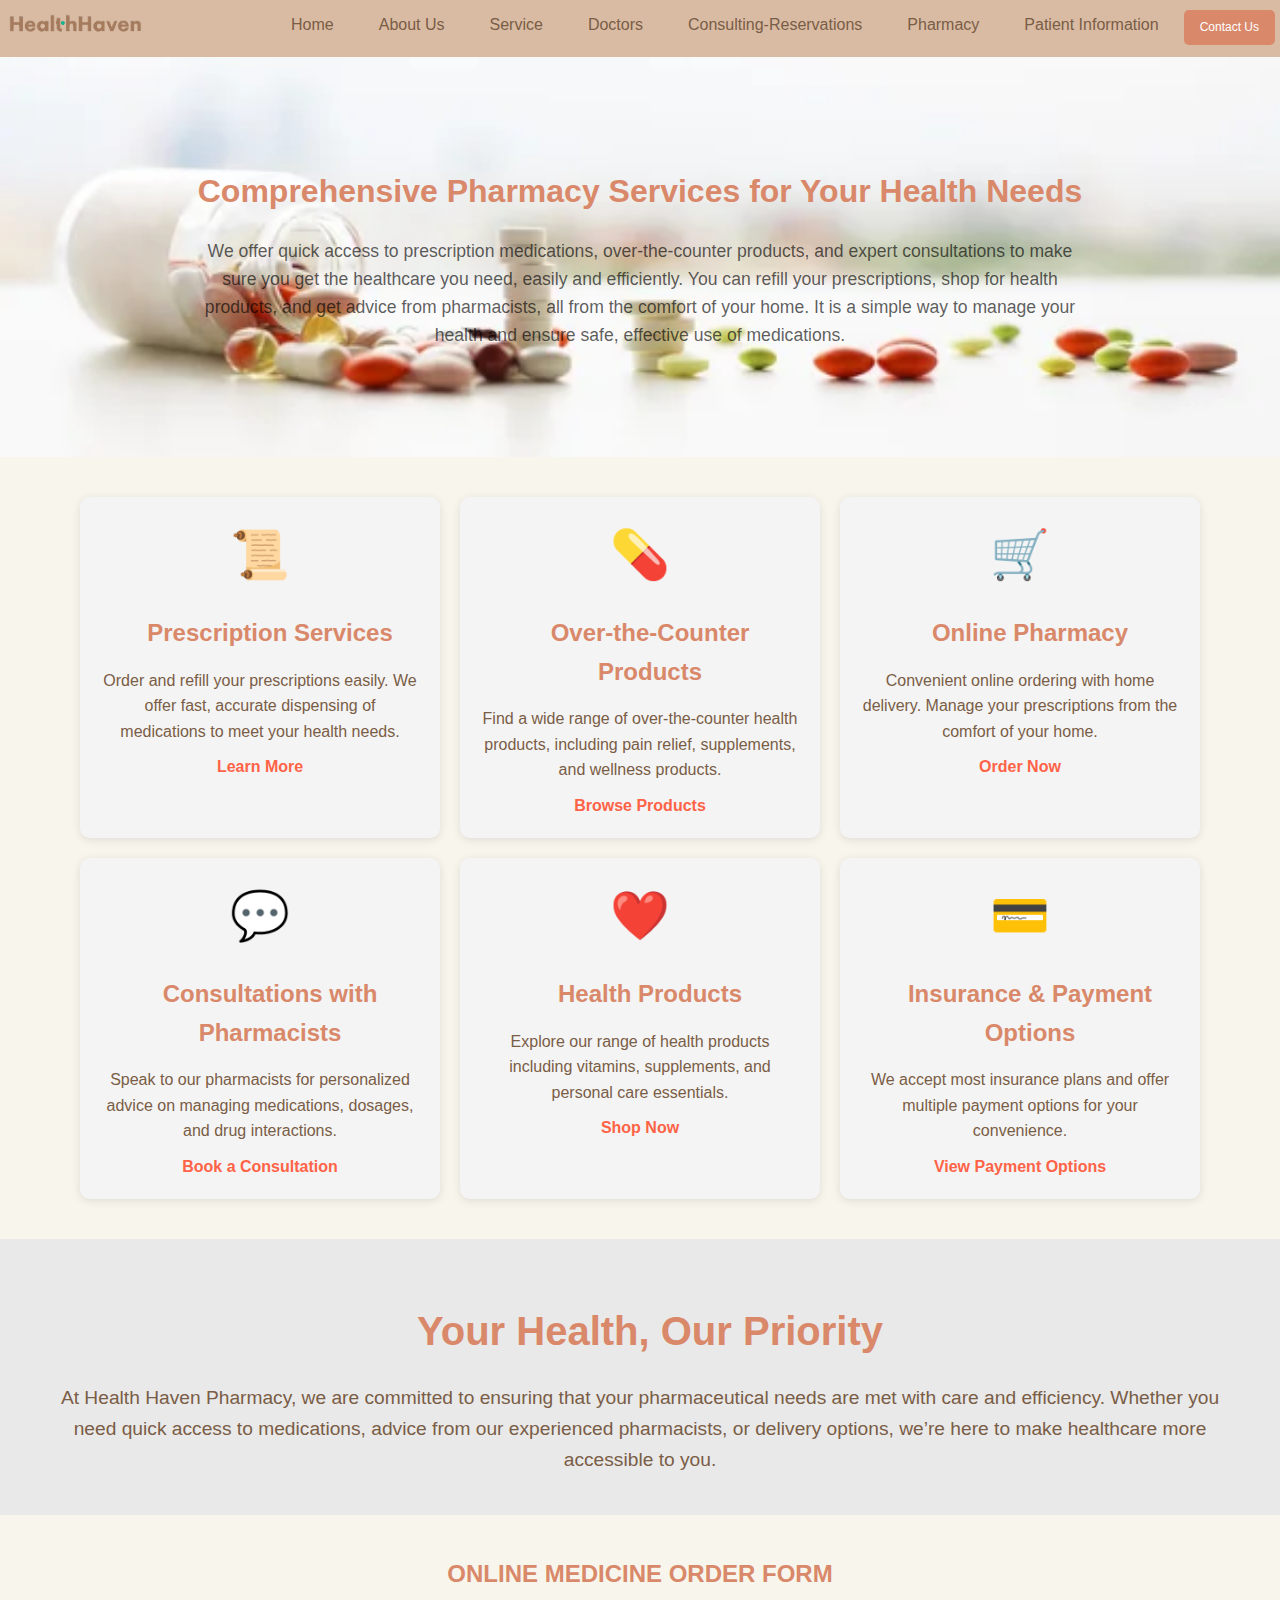
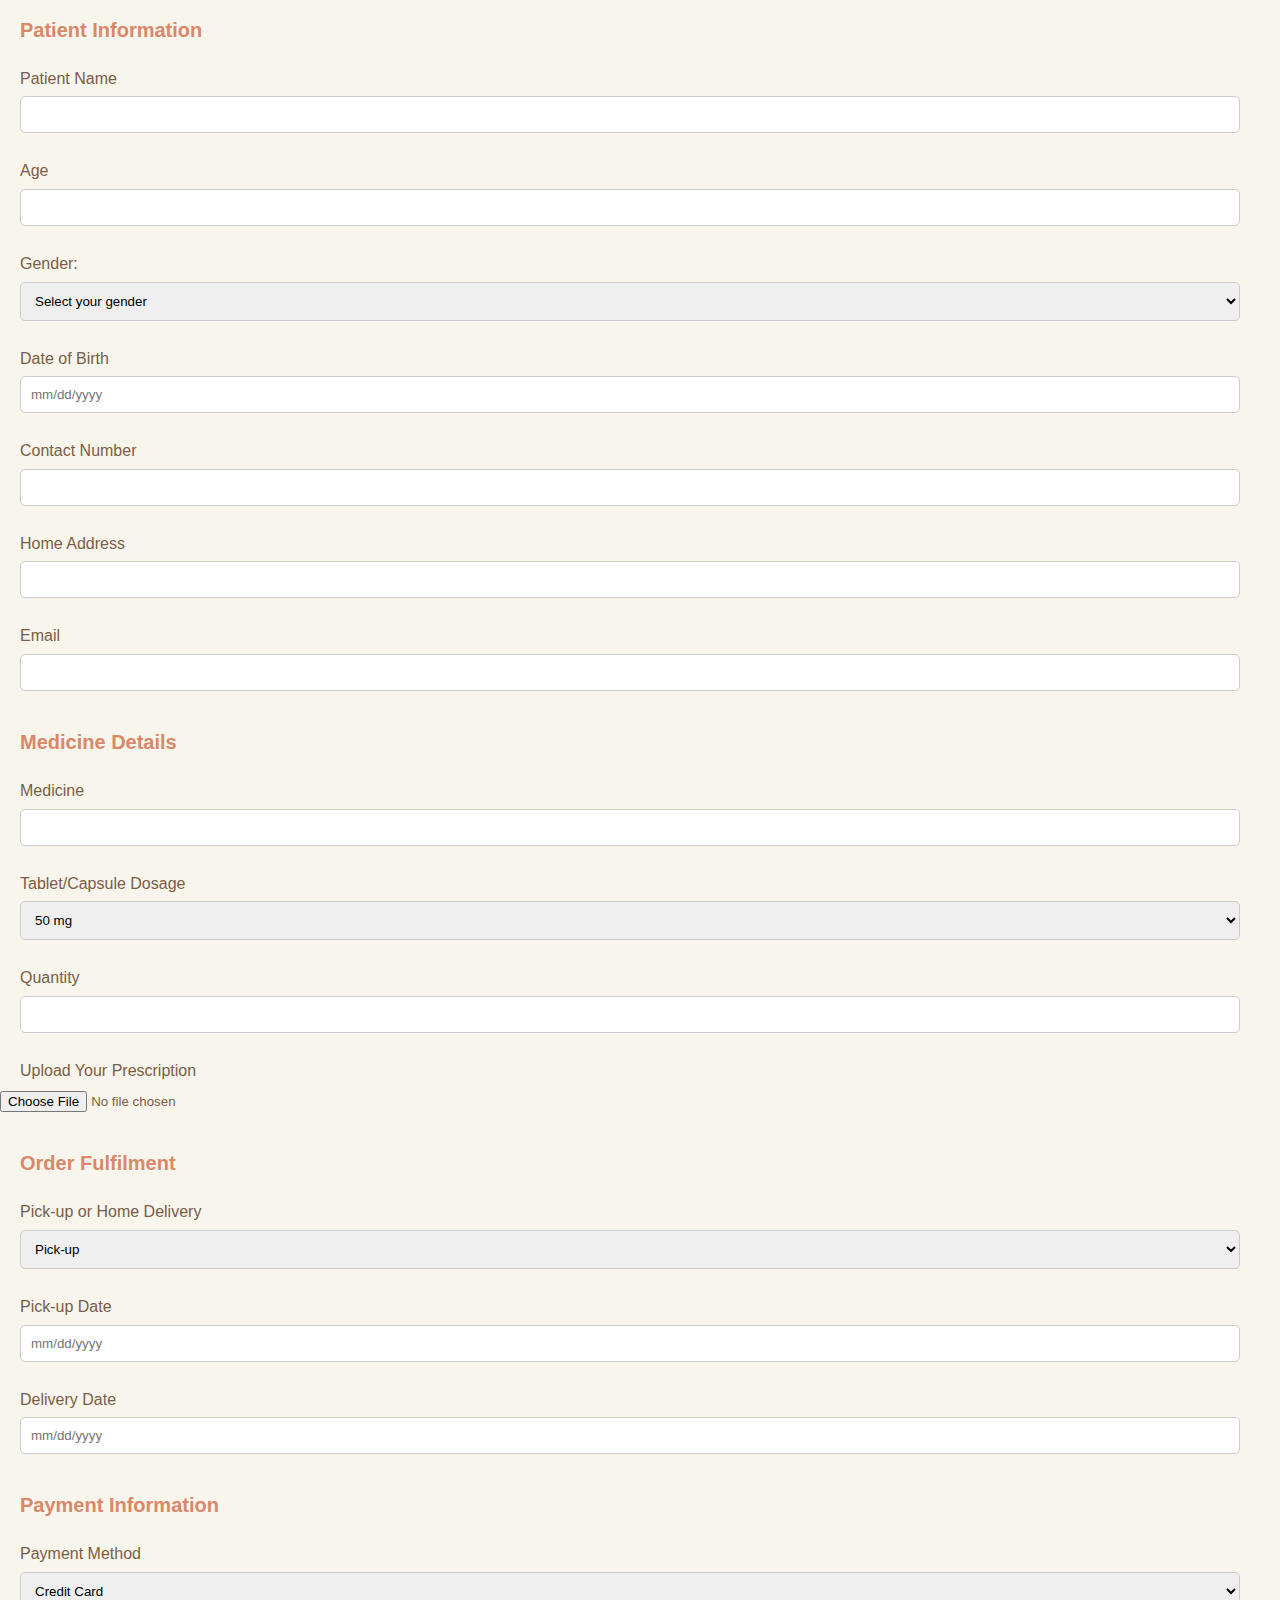
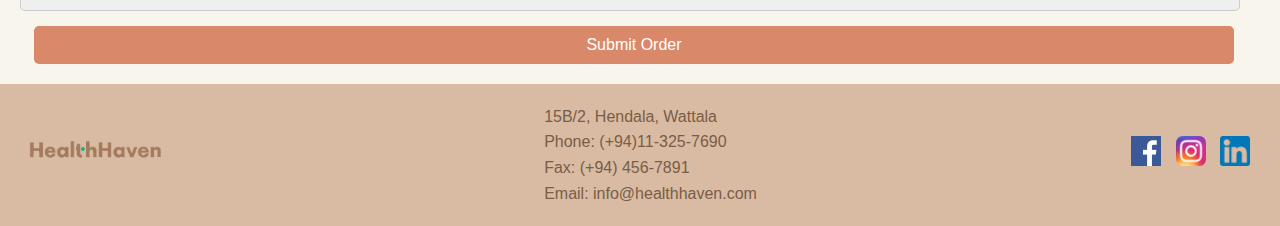
==== pharmacy.html @ 1b150b02 "Add files via upload" ====
<!DOCTYPE html>
<html lang="en">
<head>
    <meta charset="UTF-8">
    <meta name="viewport" content="width=device-width, initial-scale=1.0">
    <title>Patient Information</title>
    <link rel="stylesheet" href="style2.css">
    <link rel="apple-touch-icon" sizes="180x180" href="./Favicon/android-chrome-192x192.png">
    <link rel="icon" type="image/png" sizes="32x32" href="./Favicon/favicon-32x32.png">
    <link rel="icon" type="image/png" sizes="16x16" href="./Favicon/favicon-16x16.png">
    <link rel="manifest" href="/site.webmanifest">
    <meta name="msapplication-TileColor" content="#da532c">
    <meta name="theme-color" content="#ffffff">
</head>
<body>
    <!-- Navigation Bar -->
    <header>
        <div class="logo">
            <img src="./Pics/Logo/logo1.png" alt="Hospital Logo">
        </div>
        <nav>
            <ul>
                <li><a href="./index.html">Home</a></li>
                <li><a href="./aboutus.html">About Us</a></li>
                <li><a href="./service.html">Service</a></li>
                <li><a href="./doctors.html">Doctors</a></li>
                <li><a href="./consulting-reservations.html">Consulting-Reservations</a></li>
                <li><a href="./pharmacy.html">Pharmacy</a></li>
                <li><a href="./patients-information.html">Patient Information</a></li>
                <li><a href="./contact-us.html" class="btn">Contact Us</a></li>
            </ul>
            </ul>
        </nav>
    </header>
    <!-- Hero Section -->
    <section class="hero">
        <div class="hero-content">
            <h1>Comprehensive Pharmacy Services for Your Health Needs</h1>
            <p>We offer quick access to prescription medications, over-the-counter products, and expert consultations to make sure you get the healthcare you need, easily and efficiently. You can refill your prescriptions, shop for health products, and get advice from pharmacists, all from the comfort of your home. It is a simple way to manage your health and ensure safe, effective use of medications.</p>
        </div>
    </section>

    <!-- Service Boxes Section -->
    <section class="services">
        <div class="service-box">
            <div class="icon">📜</div>
            <h2>Prescription Services</h2>
            <p>Order and refill your prescriptions easily. We offer fast, accurate dispensing of medications to meet your health needs.</p>
            <a href="#">Learn More</a>
        </div>
        <div class="service-box">
            <div class="icon">💊</div>
            <h2>Over-the-Counter Products</h2>
            <p>Find a wide range of over-the-counter health products, including pain relief, supplements, and wellness products.</p>
            <a href="#">Browse Products</a>
        </div>
        <div class="service-box">
            <div class="icon">🛒</div>
            <h2>Online Pharmacy</h2>
            <p>Convenient online ordering with home delivery. Manage your prescriptions from the comfort of your home.</p>
            <a href="#">Order Now</a>
        </div>
        <div class="service-box">
            <div class="icon">💬</div>
            <h2>Consultations with Pharmacists</h2>
            <p>Speak to our pharmacists for personalized advice on managing medications, dosages, and drug interactions.</p>
            <a href="#">Book a Consultation</a>
        </div>
        <div class="service-box">
            <div class="icon">❤️</div>
            <h2>Health Products</h2>
            <p>Explore our range of health products including vitamins, supplements, and personal care essentials.</p>
            <a href="#">Shop Now</a>
        </div>
        <div class="service-box">
            <div class="icon">💳</div>
            <h2>Insurance & Payment Options</h2>
            <p>We accept most insurance plans and offer multiple payment options for your convenience.</p>
            <a href="#">View Payment Options</a>
        </div>
    </section>

    <!-- Informational Section -->
    <section class="info-section">
        <h2>Your Health, Our Priority</h2>
        <p>At Health Haven Pharmacy, we are committed to ensuring that your pharmaceutical needs are met with care and efficiency. Whether you need quick access to medications, advice from our experienced pharmacists, or delivery options, we’re here to make healthcare more accessible to you.</p>
    </section>

    <section class="orders">
        <div class="orders-form"></div>
            <h1>ONLINE MEDICINE ORDER FORM</h1>
            <form>
                <h2>Patient Information</h2>
                <label for="patient-name">Patient Name</label>
                <input type="text" id="patient-name" required>

                <label for="age">Age</label>
                <input type="number" id="age" name="age" min="1" max="120" required>

                <label for="gender">Gender:</label>
                <select id="gender" name="gender" required>
                    <option value="">Select your gender</option>
                    <option value="male">Male</option>
                    <option value="female">Female</option>
                    <option value="other">Other</option>
                </select>

                <label for="dob">Date of Birth</label>
                <input type="text" id="dob" placeholder="mm/dd/yyyy" required>

                <label for="contact-number">Contact Number</label>
                <input type="tel" id="contact-number" required>

                <label for="home-address">Home Address</label>
                <input type="text" id="home-address" required>

                <label for="email">Email</label>
                <input type="email" id="email" required>

                <h2>Medicine Details</h2>
                <label for="medicine">Medicine</label>
                <input type="text" id="medicine" required>

                <label for="tablet-capsule">Tablet/Capsule Dosage</label>
                <select id="tablet-capsule" required>
                    <option value="50 mg">50 mg</option>
                    <option value="100 mg">100 mg</option>
                    <option value="200 mg">200 mg</option>
                </select>

                <label for="quantity">Quantity</label>
                <input type="number" id="quantity" required>

                <label for="upload-file">Upload Your Prescription</label>
                <input type="file" id="upload-file">

                <h2>Order Fulfilment</h2>
                <label>Pick-up or Home Delivery</label>
                <select id="fulfilment" required>
                    <option value="pickup">Pick-up</option>
                    <option value="delivery">Home Delivery</option>
                </select>

                <label for="pickup-date">Pick-up Date</label>
                <input type="text" id="pickup-date" placeholder="mm/dd/yyyy">

                <label for="delivery-date">Delivery Date</label>
                <input type="text" id="delivery-date" placeholder="mm/dd/yyyy">

                <h2>Payment Information</h2>
                <label for="payment-method">Payment Method</label>
                <select id="payment-method" required>
                    <option value="credit-card">Credit Card</option>
                    <option value="debit-card">Debit Card</option>
                    <option value="paypal">PayPal</option>
                    <option value="cash-on-delivery">Cash on Delivery</option>
                </select>

                <div id="card-details" style="display: none;">
                    <label for="card-number">Card Number</label>
                    <input type="text" id="card-number" placeholder="XXXX-XXXX-XXXX-XXXX">

                    <label for="expiry-date">Expiry Date</label>
                    <input type="text" id="expiry-date" placeholder="mm/yy">

                    <label for="cvv">CVV</label>
                    <input type="text" id="cvv" placeholder="XXX">
                </div>

                <button type="submit">Submit Order</button>
            </form>
        </div>
    </section>

<!-- Footer -->
<footer>
    <div class="footer-logo">
        <img src="./Pics/Logo/logo1.png" alt="Hospital Logo">
    </div>
    <div class="footer-contact">
        <p>15B/2, Hendala, Wattala</p>
        <p>Phone: (+94)11-325-7690</p>
        <p>Fax: (+94) 456-7891</p>
        <p>Email: info@healthhaven.com</p>
    </div>
    <div class="footer-social">
        <a href="https://www.facebook.com/login/"><img src="./Pics/Icons/facebook.png" alt="Facebook"></a>
        <a href="https://www.instagram.com/accounts/login/?hl=en"><img src="./Pics/Icons/Instagram.png" alt="Instagram"></a>
        <a href="https://www.linkedin.com/login"><img src="./Pics/Icons/linkedin.png" alt="LinkedIn"></a>
    </div>
</footer>
</body>
</html>
---- style2.css ----
/* General styles */
* {
    margin: 0;
    padding: 0;
    box-sizing: border-box;
}

body {
    font-family: Arial, sans-serif;
    line-height: 1.6;
    color: #7a5d46;
    background-color: #f5f2e6c5;
}

/* Uniform header sizes */
h1, h2, h3, h4, h5, h6 {
    font-size: 24px;
    color: #D9886A;
    margin-bottom: 20px;
}

h1 {
    font-size: 28px;
}

h2 {
    font-size: 26px;
}

h3 {
    font-size: 24px;
}

/* Header styles */
header {
    background-color: #D9BBA3;
    color: #413226;
    padding: 5px 0;
    display: flex;
    justify-content: space-between;
    align-items: center;
}

header .logo img {
    width: 150px;
}

nav ul {
    display: flex;
    list-style: none;
}

nav ul li {
    margin-right: 5px;
}

nav ul li a {
    color: #7a5d46;
    text-decoration: none;
    padding: 10px 20px;
}

nav ul li a:hover {
    background-color: #b4896ba8;
    border-radius: 5px;
}
.btn {
    background-color: #D9886A;
    color: white;
    padding: 8px 16px;
    text-align: center;
    text-decoration: none;
    display: inline-block;
    font-size: 12px;
    margin-top: -2px;
    border-radius: 5px; /* Rounded corners */
    transition: background-color 0.3s ease; /* Smooth transition for hover effect */
}

.btn:hover {
    background-color: #e0b79a; 
}


.hero {
    background: url('./Pics/pharmacy.jpg') no-repeat center center;
    background-size: cover;
    height: 400px;
    display: flex;
    align-items: center;
    justify-content: center;
    color: #000000a4;
}

.hero-content {
    text-align: center;
}

.hero h1 {
    font-size: 2em;
}

.hero p {
    font-size: 1.1em;
    max-width: 900px;
    line-height: 1.6;
}


.services {
    display: flex;
    flex-wrap: wrap;
    gap: 20px;
    padding: 40px;
    justify-content: center;
}

.service-box {
    background-color: #f4f4f4;
    padding: 20px;
    text-align: center;
    border-radius: 10px;
    width: 30%;
    box-shadow: 0 2px 10px rgba(0, 0, 0, 0.1);
}

.service-box .icon {
    font-size: 3em;
    margin-bottom: 20px;
}

.service-box h2 {
    margin-bottom: 15px;
    font-size: 1.5em;
}

.service-box p {
    font-size: 1em;
    margin-bottom: 10px;
}

.service-box a {
    text-decoration: none;
    color: #FF6347;
    font-weight: bold;
}


.info-section {
    padding: 40px;
    background-color: #e9e9e9;
    text-align: center;
}

.info-section h2 {
    font-size: 2.5em;
    margin-bottom: 20px;
}

.info-section p {
    font-size: 1.2em;
}

.orders-form {
    color: white;
    padding: 20px;
    border-radius: 5px;
    max-width: 600px;
    margin: auto;
    justify-content: space-between;
    
}

h1 {
    text-align: center;
    font-size: 24px;
    margin-bottom: 20px;
}

h2 {
    font-size: 20px;
    margin-top: 20px;
    margin-left: 20px;
}

label {
    display: block;
    margin: 10px 0 5px;
    margin-left: 20px;

}

input[type="text"],
input[type="tel"],
input[type="email"],
input[type="number"],
select {
    width: 1220px;
    padding: 10px;
    border: 1px solid #ccc;
    border-radius: 5px;
    margin-bottom: 15px;
    margin-left: 20px;

}

input[type="file"] {
    margin-bottom: 15px;
}

button {
    background-color: #D9886A;
    color: white;
    padding: 10px;
    border: none;
    border-radius: 5px;
    cursor: pointer;
    width: 1200px;
    font-size: 16px;
    margin-left: 34px;
    margin-bottom: 20px;
}

button:hover {
    background-color: #e0b79a;
}

footer {
    background-color: #D9BBA3;
    color: #7a5d46;
    padding: 20px;
    display: flex;
    justify-content: space-between;
    align-items: center;
    flex-wrap: wrap;
}

.footer-logo img {
    width: 150px;
}

.footer-content {
    max-width: 300px;
}

.footer-content p {
    margin-bottom: 10px;
}

.footer-social a img {
    width: 30px;
    margin-right: 10px;
}
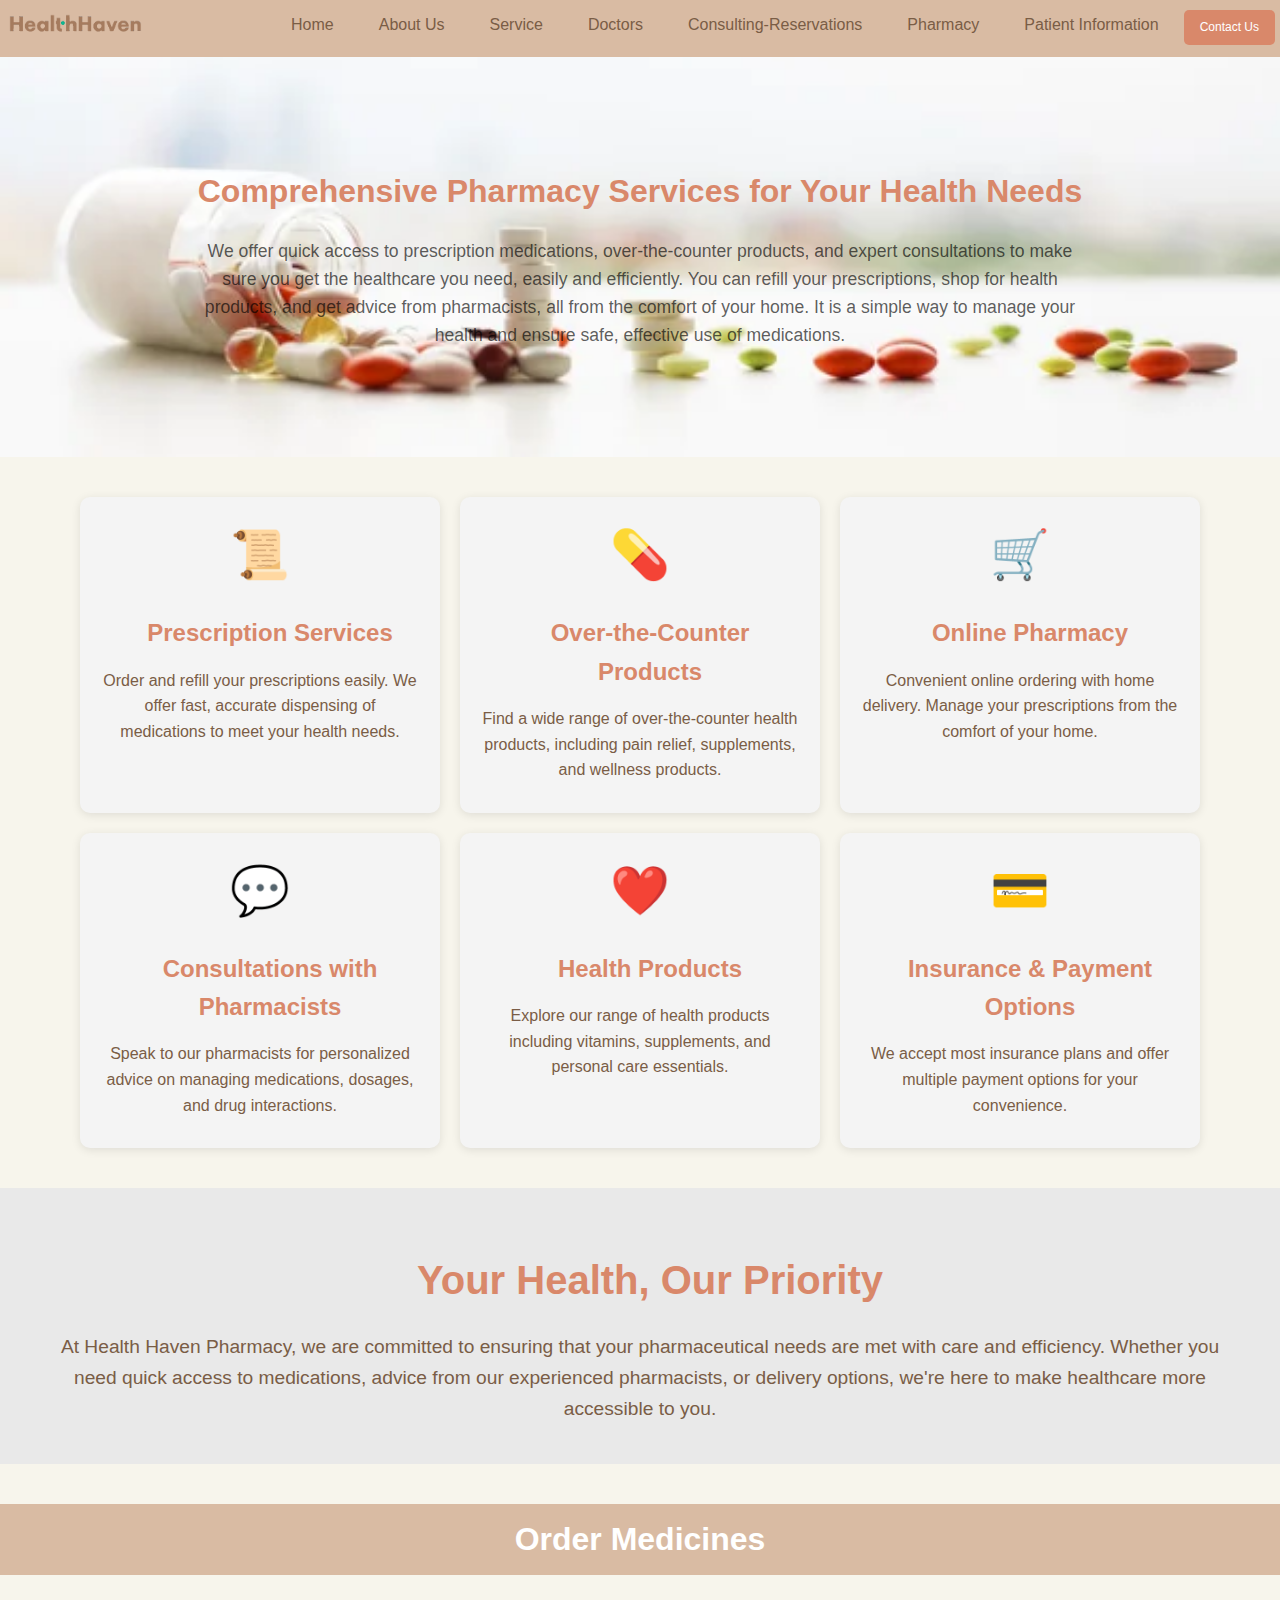
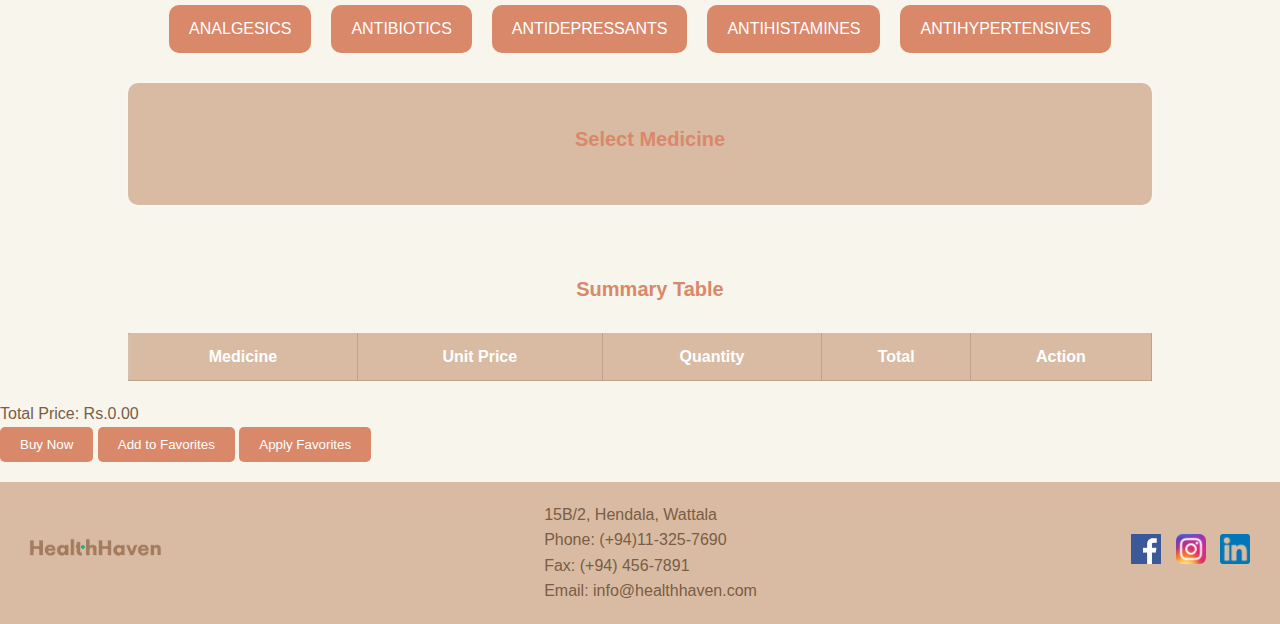
==== commit fd018cd8: "Add files via upload" ====
--- a/pharmacy.html
+++ b/pharmacy.html
@@ -29,7 +29,6 @@
                 <li><a href="./patients-information.html">Patient Information</a></li>
                 <li><a href="./contact-us.html" class="btn">Contact Us</a></li>
             </ul>
-            </ul>
         </nav>
     </header>
     <!-- Hero Section -->
@@ -46,130 +45,79 @@
             <div class="icon">📜</div>
             <h2>Prescription Services</h2>
             <p>Order and refill your prescriptions easily. We offer fast, accurate dispensing of medications to meet your health needs.</p>
-            <a href="#">Learn More</a>
         </div>
         <div class="service-box">
             <div class="icon">💊</div>
             <h2>Over-the-Counter Products</h2>
             <p>Find a wide range of over-the-counter health products, including pain relief, supplements, and wellness products.</p>
-            <a href="#">Browse Products</a>
         </div>
         <div class="service-box">
             <div class="icon">🛒</div>
             <h2>Online Pharmacy</h2>
             <p>Convenient online ordering with home delivery. Manage your prescriptions from the comfort of your home.</p>
-            <a href="#">Order Now</a>
         </div>
         <div class="service-box">
             <div class="icon">💬</div>
             <h2>Consultations with Pharmacists</h2>
             <p>Speak to our pharmacists for personalized advice on managing medications, dosages, and drug interactions.</p>
-            <a href="#">Book a Consultation</a>
         </div>
         <div class="service-box">
             <div class="icon">❤️</div>
             <h2>Health Products</h2>
             <p>Explore our range of health products including vitamins, supplements, and personal care essentials.</p>
-            <a href="#">Shop Now</a>
         </div>
         <div class="service-box">
             <div class="icon">💳</div>
             <h2>Insurance & Payment Options</h2>
             <p>We accept most insurance plans and offer multiple payment options for your convenience.</p>
-            <a href="#">View Payment Options</a>
         </div>
     </section>
 
     <!-- Informational Section -->
     <section class="info-section">
         <h2>Your Health, Our Priority</h2>
-        <p>At Health Haven Pharmacy, we are committed to ensuring that your pharmaceutical needs are met with care and efficiency. Whether you need quick access to medications, advice from our experienced pharmacists, or delivery options, we’re here to make healthcare more accessible to you.</p>
+        <p>At Health Haven Pharmacy, we are committed to ensuring that your pharmaceutical needs are met with care and efficiency. Whether you need quick access to medications, advice from our experienced pharmacists, or delivery options, we're here to make healthcare more accessible to you.</p>
     </section>
 
-    <section class="orders">
-        <div class="orders-form"></div>
-            <h1>ONLINE MEDICINE ORDER FORM</h1>
-            <form>
-                <h2>Patient Information</h2>
-                <label for="patient-name">Patient Name</label>
-                <input type="text" id="patient-name" required>
+    <section class="form">
+        <h1>Order Medicines</h1>
+    
+        <!-- Medicine Categories -->
+        <div class="categories">
+            <button class="category" onclick="showMedicines('analgesics')">ANALGESICS</button>
+            <button class="category" onclick="showMedicines('antibiotics')">ANTIBIOTICS</button>
+            <button class="category" onclick="showMedicines('antidepressants')">ANTIDEPRESSANTS</button>
+            <button class="category" onclick="showMedicines('antihistamines')">ANTIHISTAMINES</button>
+            <button class="category" onclick="showMedicines('antihypertensives')">ANTIHYPERTENSIVES</button>
+        </div>
 
-                <label for="age">Age</label>
-                <input type="number" id="age" name="age" min="1" max="120" required>
+        <!-- Medicine List and Quantity Selection -->
+        <div id="medicine-list" class="medicine-table">
+            <h2>Select Medicine</h2>
+            <div id="medicines"></div>
+        </div>
 
-                <label for="gender">Gender:</label>
-                <select id="gender" name="gender" required>
-                    <option value="">Select your gender</option>
-                    <option value="male">Male</option>
-                    <option value="female">Female</option>
-                    <option value="other">Other</option>
-                </select>
-
-                <label for="dob">Date of Birth</label>
-                <input type="text" id="dob" placeholder="mm/dd/yyyy" required>
-
-                <label for="contact-number">Contact Number</label>
-                <input type="tel" id="contact-number" required>
-
-                <label for="home-address">Home Address</label>
-                <input type="text" id="home-address" required>
-
-                <label for="email">Email</label>
-                <input type="email" id="email" required>
-
-                <h2>Medicine Details</h2>
-                <label for="medicine">Medicine</label>
-                <input type="text" id="medicine" required>
-
-                <label for="tablet-capsule">Tablet/Capsule Dosage</label>
-                <select id="tablet-capsule" required>
-                    <option value="50 mg">50 mg</option>
-                    <option value="100 mg">100 mg</option>
-                    <option value="200 mg">200 mg</option>
-                </select>
-
-                <label for="quantity">Quantity</label>
-                <input type="number" id="quantity" required>
-
-                <label for="upload-file">Upload Your Prescription</label>
-                <input type="file" id="upload-file">
-
-                <h2>Order Fulfilment</h2>
-                <label>Pick-up or Home Delivery</label>
-                <select id="fulfilment" required>
-                    <option value="pickup">Pick-up</option>
-                    <option value="delivery">Home Delivery</option>
-                </select>
-
-                <label for="pickup-date">Pick-up Date</label>
-                <input type="text" id="pickup-date" placeholder="mm/dd/yyyy">
-
-                <label for="delivery-date">Delivery Date</label>
-                <input type="text" id="delivery-date" placeholder="mm/dd/yyyy">
-
-                <h2>Payment Information</h2>
-                <label for="payment-method">Payment Method</label>
-                <select id="payment-method" required>
-                    <option value="credit-card">Credit Card</option>
-                    <option value="debit-card">Debit Card</option>
-                    <option value="paypal">PayPal</option>
-                    <option value="cash-on-delivery">Cash on Delivery</option>
-                </select>
-
-                <div id="card-details" style="display: none;">
-                    <label for="card-number">Card Number</label>
-                    <input type="text" id="card-number" placeholder="XXXX-XXXX-XXXX-XXXX">
-
-                    <label for="expiry-date">Expiry Date</label>
-                    <input type="text" id="expiry-date" placeholder="mm/yy">
-
-                    <label for="cvv">CVV</label>
-                    <input type="text" id="cvv" placeholder="XXX">
-                </div>
-
-                <button type="submit">Submit Order</button>
-            </form>
+        <!-- Summary Table -->
+        <div class="summary">
+            <h2>Summary Table</h2>
+            <table id="summary-table">
+                <thead>
+                    <tr>
+                        <th>Medicine</th>
+                        <th>Unit Price</th>
+                        <th>Quantity</th>
+                        <th>Total</th>
+                        <th>Action</th>
+                    </tr>
+                </thead>
+                <tbody id="table-body">
+                </tbody>
+            </table>
         </div>
+        <p>Total Price: Rs.<span id="total-price">0.00</span></p>
+        <button type="button" id="buyNowButton">Buy Now</button>
+        <button type="button" id="saveFavoritesButton">Add to Favorites</button>
+        <button type="button" id="loadFavoritesButton">Apply Favorites</button>
     </section>
 
 <!-- Footer -->
@@ -189,5 +137,6 @@
         <a href="https://www.linkedin.com/login"><img src="./Pics/Icons/linkedin.png" alt="LinkedIn"></a>
     </div>
 </footer>
+<script src="./pharmacy.js"></script>
 </body>
 </html>
--- a/style2.css
+++ b/style2.css
@@ -40,6 +40,7 @@
     justify-content: space-between;
     align-items: center;
 }
+
 
 header .logo img {
     width: 150px;
@@ -161,15 +162,6 @@
     font-size: 1.2em;
 }
 
-.orders-form {
-    color: white;
-    padding: 20px;
-    border-radius: 5px;
-    max-width: 600px;
-    margin: auto;
-    justify-content: space-between;
-    
-}
 
 h1 {
     text-align: center;
@@ -190,40 +182,155 @@
 
 }
 
-input[type="text"],
-input[type="tel"],
-input[type="email"],
-input[type="number"],
-select {
-    width: 1220px;
+form {
+    display: grid;
+    grid-template-columns: 1fr 1fr;
+    gap: 5px;
+    margin-bottom: 20px;
+}
+
+.form h1 {
+    color: white;
+    background-color: #D9BBA3;
+    text-align: center;
+    padding: 10px;
+    margin-top: 40px;
+    font-size: 2rem;
+}
+
+form label {
+    grid-column: 1 / -1;
+    font-weight: bold;
+    margin-bottom: 5px;
+}
+
+form input, form select, form button {
     padding: 10px;
     border: 1px solid #ccc;
-    border-radius: 5px;
-    margin-bottom: 15px;
-    margin-left: 20px;
-
-}
-
-input[type="file"] {
-    margin-bottom: 15px;
-}
-
-button {
+    border-radius: 4px;
+    font-size: 1rem;
+    width: 100%;
+    margin-bottom: 20px;
+}
+
+form button {
+    border: none;
+    cursor: pointer;
+    transition: background 0.3s;
+}
+
+/* Categories */
+.categories {
+    display: flex;
+    justify-content: center;
+    flex-wrap: wrap;
+    margin: 20px;
+}
+
+.category {
     background-color: #D9886A;
-    color: white;
-    padding: 10px;
+    border: none;
+    color: white;
+    padding: 15px 20px;
+    margin: 10px;
+    font-size: 16px;
+    border-radius: 10px;
+    cursor: pointer;
+    text-transform: uppercase;
+}
+
+
+.category:hover {
+    background-color: #e0b79a;
+}
+
+/* Medicine Table */
+.medicine-table {
+    margin: 20px auto;
+    padding: 20px;
+    background-color: #D9BBA3;
+    border-radius: 10px;
+    width: 80%;
+    box-shadow: 0 0 10px rgba(255, 255, 255, 0.5);
+}
+
+.medicine-table h2 {
+    margin-bottom: 30px;
+    text-align: center;
+    font-size: 20px;
+}
+
+.medicine-row {
+    display: flex;
+    justify-content: space-between;
+    align-items: center;
+    margin: 10px 20px;
+    color: white;
+}
+
+.medicine-row input {
+    width: 30%;
+    text-align: center;
+    background-color: #1a0d0270;
+    color: white;
+}
+
+button.add-btn {
+    padding: 5px 10px;
+    background-color: #b4896ba8;
+    color: white;
     border: none;
     border-radius: 5px;
     cursor: pointer;
-    width: 1200px;
-    font-size: 16px;
-    margin-left: 34px;
-    margin-bottom: 20px;
-}
-
-button:hover {
+}
+
+button.add-btn:hover {
+    background-color: #775944a8;
+}
+
+.button {
+    display: inline-block;
+    padding: 8px 20px;
+    background-color: #D9886A;
+    color: #fff;
+    text-decoration: none;
+    border-radius: 10px;
+    cursor: pointer;
+    font-size: 15px;
+    margin-bottom: 20px;
+}
+
+.button:hover {
     background-color: #e0b79a;
 }
+
+
+/* Summary Table */
+.summary table {
+    margin: 20px auto;
+    width: 80%;
+    border-collapse: collapse;
+    background-color: #ecddd1;
+    color: #7a5d46;
+}
+
+.summary th, .summary td {
+    padding: 10px;
+    border: 1px solid #29140325;
+    text-align: center;
+}
+
+.summary th {
+    background-color: #D9BBA3;
+    color: white;
+}
+
+.summary h2 {
+    text-align: center;
+    padding: 8px;
+    margin-top: 60px;
+}
+
 
 footer {
     background-color: #D9BBA3;
@@ -251,3 +358,168 @@
     width: 30px;
     margin-right: 10px;
 }
+
+
+
+/* Order total */
+#order-total {
+    font-size: 1.5em;
+    font-weight: bold;
+    text-align: right;
+}
+
+
+button {
+    display: inline-block;
+    padding: 10px 20px;
+    color: #fff;
+    background-color: #D9886A;
+    border: none;
+    border-radius: 5px;
+    cursor: pointer;
+    text-align: center;
+    margin-bottom: 20px;
+    transition: background-color 0.3s ease;
+}
+
+button:hover {
+    background-color: #e0b79a;
+}
+
+
+
+.footer {
+    margin-top: 50px;
+    padding: 20px;
+    background-color: #f4f4f4;
+    text-align: center;
+    border-top: 1px solid #ddd;
+}
+
+
+
+
+
+
+
+/* For small screens (e.g., mobile devices) */
+@media (max-width: 600px) {
+    header nav ul {
+        flex-direction: column;
+        align-items: center;
+    }
+
+    .intro {
+        padding: 10px;
+    }
+
+    .service-item {
+        width: 100%;
+        margin-bottom: 20px;
+    }
+
+    .service-box {
+        width: 100%; /* Full width for mobile */
+        margin-bottom: 20px;
+    }
+
+    .service-box .icon {
+        font-size: 40px;
+    }
+
+    .service-box h2 {
+        font-size: 1.3em;
+    }
+
+    .service-box p {
+        font-size: 0.95em;
+    }
+
+    .orders-form {
+        padding: 15px;
+    }
+
+    h1, h2 {
+        font-size: 18px;
+    }
+
+    button {
+        font-size: 14px;
+    }
+}
+
+/* For medium screens (e.g., tablets) */
+@media (min-width: 601px) and (max-width: 1024px) {
+    header nav ul {
+        justify-content: space-between;
+    }
+
+    .hero-content {
+        margin-right: 10%;
+        margin-left: 20%
+    }
+
+    .service-item {
+        width: 45%;
+    }
+
+    .service-box {
+        width: 48%; /* Two items per row on tablets */
+        margin-bottom: 25px;
+        margin-right: 1px;
+        margin-left: 2px;
+    }
+
+    .service-box .icon {
+        font-size: 45px;
+    }
+
+    .service-box h2 {
+        font-size: 1.4em;
+    }
+
+    .orders-form {
+        max-width: 80%; /* Adjust form width for tablets */
+        padding: 20px;
+        margin: auto;
+    }
+
+    h1 {
+        font-size: 22px; /* Slightly reduce the font size */
+    }
+
+    h2 {
+        font-size: 18px; /* Adjust heading size */
+        margin-left: 0; /* Center align heading */
+    }
+
+    label {
+        margin-left: 0; /* Align labels properly */
+    }
+
+    input[type="text"],
+    input[type="tel"],
+    input[type="email"],
+    input[type="number"],
+    select,
+    button {
+        width: 100%; /* Ensure full-width input fields */
+        font-size: 16px; /* Slightly adjust font size */
+    }
+
+    button {
+        font-size: 15px; /* Adjust button text size */
+    }
+
+
+}
+
+/* For large screens (e.g., desktops) */
+@media (min-width: 1025px) {
+    .service-item {
+        width: 30%;
+        display: inline-block;
+        margin: 0 10px;
+    }
+}
+
